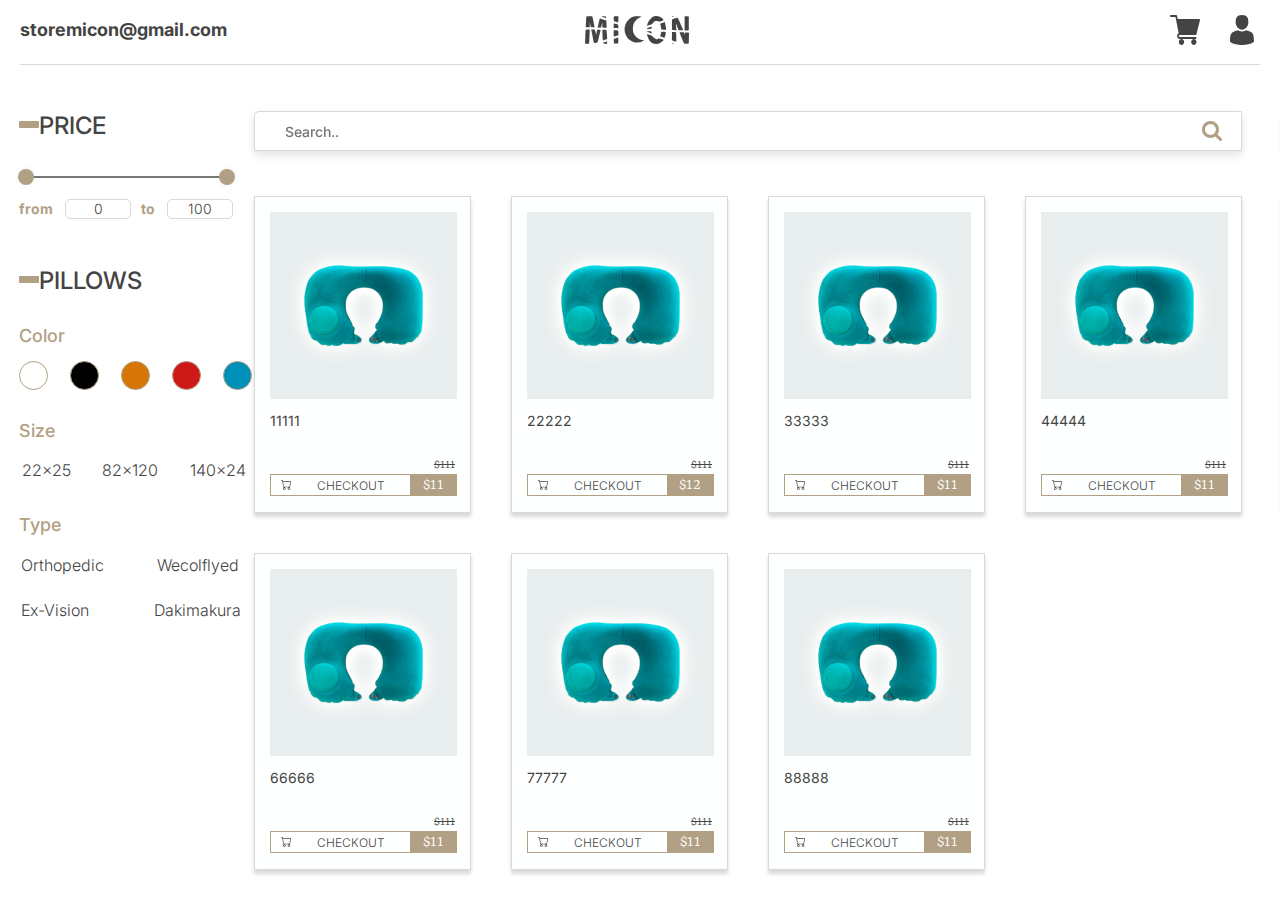
==== catalog.html @ 94ab587d "first commit" ====
<!DOCTYPE html>
<html lang="en">

<head>
    <meta charset="UTF-8">
    <meta name="viewport" content="width=device-width, initial-scale=1.0">
    <title>Catalog</title>
    <link rel="stylesheet" href="css/catalog.css">
    <script src="https://code.jquery.com/jquery-3.6.0.min.js"></script>
</head>

<body>
    <header class="header">
        <div class="header__container">
            <div class="header__body">
                <div class="header__email">
                    <a href="mailto:storemicon@gmail.com" class="email">storemicon@gmail.com</a>
                </div>
                <a class="header__logo" href="index.html">
                    <img src="./images/LOGO.svg" alt="">
                </a>
                <div class="header__navigation head-nav">
                    <li class="head-nav__cart"></li>
                    <li class="head-nav__profile"></li>
                </div>
            </div>
        </div>
    </header>

    <main class="main">
        <div class="main__container">
            <div class="main__body">
                <aside class="main__filters filters">
                    <div class="filters__pricefilter pricefilter">
                        <details open class="pricedetails">
                            <summary>PRICE</summary>
                            <div class="hidden-text">
                                <div class="price-filter-slider">
                                    <div class="progress" style="left: 0%; right: 0%;"></div>
                                </div>
                                <div class="range-input">
                                    <input type="range" id="minPrice" class="range-min" min="0" max="100" value="0"
                                        step="1">
                                    <input type="range" id="maxPrice" class="range-max" min="0" max="100" value="100"
                                        step="1">

                                </div>
                                <div class="price-input">
                                    <div class="field">
                                        <span>from</span>
                                        <input type="number" id="minValue" class="input-min" value="0" min="0"
                                            max="100">
                                    </div>
                                    <div class="field">
                                        <span class="to">to</span>
                                        <input type="number" id="maxValue" class="input-max" value="100" min="0"
                                            max="100">
                                    </div>
                                </div>
                            </div>
                        </details>
                    </div>
                    <div class="filters__pillowsfilter pillowsfilter">
                        <details open class="pillowsdetails">
                            <summary>PILLOWS</summary>
                            <div class="hidden-text">
                                <div class="pillowsfilter__color pillowsfiltercolor">
                                    <div class="pillowsfiltercolor__title filtertitle">Color</div>
                                    <div class="pillowsfiltercolor-btns" id="pillowsfiltercolor-buttons">
                                        <button class="btttn3 active" data-color="All"></button>
                                        <button class="btttn3 pillowsfiltercolor-btns__color-white"
                                            data-color="white"></button>
                                        <button class="btttn3 pillowsfiltercolor-btns__color-black"
                                            data-color="black"></button>
                                        <button class="btttn3 pillowsfiltercolor-btns__color-orange"
                                            data-color="orange"></button>
                                        <button class="btttn3 pillowsfiltercolor-btns__color-red"
                                            data-color="red"></button>
                                        <button class="btttn3 pillowsfiltercolor-btns__color-blue"
                                            data-color="blue"></button>
                                    </div>

                                </div>
                                <div class="pillowsfilter__size pillowsfiltersize">
                                    <div class="pillowsfilter-size__title filtertitle">Size</div>
                                    <div class="pillowsfiltersize-btns" id="pillowsfiltersize-buttons">
                                        <button class="btttn2 active" data-size="All"></button>
                                        <button class="btttn2 pillowsfiltersize-btns__size1"
                                            data-size="22x25">22x25</button>
                                        <button class="btttn2 pillowsfiltersize-btns__size2"
                                            data-size="82x120">82x120</button>
                                        <button class="btttn2 pillowsfiltersize-btns__size3"
                                            data-size="140x24">140x24</button>
                                    </div>
                                </div>
                                <div class="pillowsfilter__type pillowsfiltertype">
                                    <div class="pillowsfilter-type__title filtertitle">Type</div>
                                    <div class="pillowsfiltertype-btns" id="pillowsfiltertype-buttons">
                                        <button class="btttn" data-type="All"></button>
                                        <button class="btttn pillowsfiltertype-btns__type1"
                                            data-type="Orthopedic">Orthopedic</button>
                                        <button class="btttn pillowsfiltertype-btns__type2"
                                            data-type="Wecolflyed">Wecolflyed</button>
                                        <button class="btttn pillowsfiltertype-btns__type3"
                                            data-type="Ex-Vision">Ex-Vision</button>
                                        <button class="btttn pillowsfiltertype-btns__type4"
                                            data-type="Dakimakura">Dakimakura</button>
                                    </div>
                                </div>
                            </div>
                        </details>
                    </div>
                    <!-- <div class="filters__bedsheetsfilter bedsheetsfilter">
                        <details open class="bedsheetsdetails">
                            <summary>BED SHEETS</summary>
                            <div class="hidden-text">
                                <div class="bedsheetsfilter__color bedsheetsfiltercolor">
                                    <div class="bedsheetsfiltercolor__title filtertitle">Color</div>
                                    <div class="bedsheetsfiltercolor-btns" id="bedsheetsfiltercolor-buttons">
                                        <button class="btttn3 active"></button>
                                        <button class="btttn3 bedsheetsfiltercolor-btns__color-white"
                                            data-color="white"></button>
                                        <button class="btttn3 bedsheetsfiltercolor-btns__color-black"
                                            data-color="black"></button>
                                        <button class="btttn3 bedsheetsfiltercolor-btns__color-orange"
                                            data-color="orange"></button>
                                        <button class="btttn3 bedsheetsfiltercolor-btns__color-red"
                                            data-color="red"></button>
                                        <button class="btttn3 bedsheetsfiltercolor-btns__color-blue"
                                            data-color="blue"></button>
                                    </div>
                                </div>
                                <!-- <div class="bedsheetsfilter__size bedsheetsfiltersize">
                                    <div class="bedsheetsfilter-size__title filtertitle">Size</div>
                                    <div class="bedsheetsfiltersize-btns" id="bedsheetsfiltersize-buttons">
                                        <button class="btttn2 active" onclick="filterSelection('All')"></button>
                                        <button class="btttn2 bedsheetsfiltersize-btns__size1"
                                            onclick="filterSelection('22x25')">22x25</button>
                                        <button class="btttn2 bedsheetsfiltersize-btns__size2"
                                            onclick="filterSelection('82x120')">82x120</button>
                                        <button class="btttn2 bedsheetsfiltersize-btns__size3"
                                            onclick="filterSelection('140x24')">140x24</button>
                                    </div>
                                </div> 
                                <div class="bedsheetsfilter__type bedsheetsfiltertype">
                                    <div class="bedsheetsfilter-type__title filtertitle">Type</div>
                                    <div class="bedsheetsfiltertype-btns" id="bedsheetsfiltertype-buttons">
                                        <button class="btttn" onclick="filterSelection('all')"></button>
                                        <button class="btttn bedsheetsfiltertype-btns__type1"
                                            onclick="filterSelection('Orthopedic')">Orthopedic</button>
                                        <button class="btttn bedsheetsfiltertype-btns__type2"
                                            onclick="filterSelection('Wecolflyed')">Wecolflyed</button>
                                        <button class="btttn bedsheetsfiltertype-btns__type3"
                                            onclick="filterSelection('Ex-Vision')">Ex-Vision</button>
                                        <button class="btttn bedsheetsfiltertype-btns__type4"
                                            onclick="filterSelection('Dakimakura')">Dakimakura</button>
                                    </div>
                                </div>
                            </div>
                        </details>
                    </div> -->
                </aside>
                <div class="main__catalog catalog">
                    <div class="catalog__topfilters topfilters">
                        <div class="topfilters__search">
                            <input id="searchbar" onkeyup="search_catalog()" type="text" placeholder="Search..">
                            <button>
                                <img src="./images/search-icon.png" alt="search">
                            </button>
                        </div>
                        <div class="topfilters__dropdown dropdown">
                            <select class="dropdown__selector" id="dropdown__selector">
                                <option value="featured">Featured</option>
                                <option value="popular">Popularity</option>
                                <option value="price-lowest-to-high">Price: Low to High</option>
                                <option value="price-high-to-lowest">Price: High to Low</option>
                                <option value="newest">Newest</option>
                            </select>
                        </div>
                    </div>
                    <!-- Catalog Items -->
                    <ul class="catalog__items items" id="items"></ul>
                </div>
            </div>
        </div>
    </main>
    <script src="js/catalog/catalog_itemloader.js"></script>
    <script src="js/catalog/catalog_selector-filter.js"></script>
    <script src="js/catalog/catalog_search.js"></script>
    <script src="js/catalog/catalog_pricefilter.js"></script>
    <script src="js/catalog/catalog_filters.js"></script>
    <script src="js/catalog/catalog_dropdown.js"></script>

</body>

</html>
---- css/catalog.css ----
@charset "UTF-8";
@import "https://fonts.googleapis.com/css?family=Inter:100,200,300,regular,500,600,700,800,900&display=swap";
@import "https://fonts.googleapis.com/css?family=Rasa:300,regular,500&display=swap";
@import "https://fonts.googleapis.com/css?family=Unna:regular&display=swap";
* {
  font-family: "Inter", sans-serif;
  font-style: normal;
  margin: 0;
  box-sizing: border-box;
  box-sizing: inherit;
  box-sizing: border-box;
}
*::before {
  padding: 0;
  margin: 0;
  border: 0;
  box-sizing: border-box;
  outline: none;
  border: none;
  box-sizing: inherit;
  box-sizing: border-box;
}
*::after {
  padding: 0;
  margin: 0;
  border: 0;
  box-sizing: border-box;
  outline: none;
  border: none;
  box-sizing: inherit;
  box-sizing: border-box;
}

a {
  text-decoration: none;
}

ul {
  list-style: none;
  padding: 0;
}

ol {
  list-style: none;
  padding: 0;
}

li {
  list-style: none;
  padding: 0;
}

button {
  padding: 0;
  border: none;
  cursor: pointer;
  width: auto;
  overflow: visible;
  background: transparent;
  /* inherit font & color from ancestor */
  color: inherit;
  font: inherit;
  /* Normalize `line-height`. Cannot be changed from `normal` in Firefox 4+. */
  line-height: normal;
  /* Corrects font smoothing for webkit */
  -webkit-font-smoothing: inherit;
  -moz-osx-font-smoothing: inherit;
  /* Corrects inability to style clickable `input` types in iOS */
  -webkit-appearance: none;
  outline: none;
}

html {
  margin: 0;
  padding: 0;
  box-sizing: border-box;
  font-family: "Inter", sans-serif;
  font-style: normal;
}

body {
  margin: 0;
  padding: 0;
  box-sizing: border-box;
  font-family: "Inter", sans-serif;
  font-style: normal;
  color: #444;
}

.header__container {
  padding: 0 20px;
}
.header__container .header__body {
  max-width: 1646px;
  width: 100%;
  display: flex;
  justify-content: space-between;
  margin-left: auto;
  margin-right: auto;
  border-bottom: 1px solid #d9d9d9;
}
.header .header__email {
  padding: 19px 0;
}
.header .header__email .email {
  color: #444;
  font-size: 18px;
  font-weight: 700;
}
.header .header__logo {
  padding: 16px 0;
  margin-left: -10%;
  cursor: pointer;
}
.header .head-nav {
  max-width: 90px;
  width: 100%;
  display: flex;
  padding: 15px 0;
  gap: 30px;
}
.header .head-nav__cart {
  width: 30px;
  height: 30px;
  background-image: url("../images/cart.svg");
  cursor: pointer;
}
.header .head-nav__profile {
  width: 30px;
  height: 30px;
  background-image: url("../images/profile.svg");
  background-repeat: no-repeat;
  cursor: pointer;
}

.main__container {
  padding: 0 20px;
}
.main__container .main__body {
  margin: 46px auto 0 auto;
  max-width: 1646px;
  width: 100%;
  display: flex;
  justify-content: space-between;
  align-items: flex-start;
}
.main__container .filters {
  width: 215px;
  margin-left: 19px;
}
.main__container .filters details summary {
  list-style-type: none;
  cursor: pointer;
  width: 334px;
  height: 29px;
  font-style: normal;
  font-weight: 500;
  font-size: 24px;
  line-height: 29px;
  color: #444;
}
.main__container .filters details summary::before {
  position: absolute;
  content: "⠀";
  font-size: 10px;
  line-height: 17px;
  margin-left: -20px;
  margin-right: 10px;
  margin-top: 7px;
  background-color: #b1a084;
  border-radius: 1px;
}
.main__container .filters details[open] > summary::before {
  position: absolute;
  content: "⠀";
  margin-right: 0px;
  margin-top: 10px;
  font-size: 27px;
  line-height: 7px;
  background-color: #b1a084;
  border-radius: 1px;
}
.main__container .filters details[open] div {
  animation: slide 0.5s;
}
.main__container .filters details.pricesdetails[open] {
  height: 160px;
}
.main__container .filters details.pillowsdetails[open] {
  height: 414px;
}
@keyframes slide {
  0% {
    opacity: 0;
    transform: translate(0, -20px);
  }
  100% {
    opacity: 1;
    transform: translate(0, 0);
  }
}
.main__container .filters .pricefilter .price-filter-slider {
  margin-top: 36px;
  height: 5px;
  left: -20px;
  position: relative;
  border-radius: 5px;
}
.main__container .filters .pricefilter .price-filter-slider .progress {
  height: 2px;
  right: 25%;
  position: absolute;
  border-radius: 5px;
  background: #777777;
}
.main__container .filters .pricefilter .range-input {
  position: relative;
}
.main__container .filters .pricefilter .range-input input {
  position: absolute;
  width: 101%;
  height: 4px;
  top: -6px;
  left: -21px;
  background: none;
  pointer-events: none;
  -webkit-appearance: none;
  -moz-appearance: none;
}
.main__container .filters .pricefilter input[type=range]::-webkit-slider-thumb {
  height: 16px;
  width: 16px;
  border-radius: 50%;
  background: #b1a084;
  pointer-events: auto;
  -webkit-appearance: none;
  box-shadow: 0 0 6px rgba(0, 0, 0, 0.05);
  cursor: pointer;
}
.main__container .filters .pricefilter input[type=range]::-moz-range-thumb {
  height: 16px;
  width: 16px;
  border: none;
  border-radius: 50%;
  background: #b1a084;
  pointer-events: auto;
  -moz-appearance: none;
  box-shadow: 0 0 6px rgba(0, 0, 0, 0.05);
  cursor: pointer;
}
.main__container .filters .pricefilter .filter-price {
  margin-top: 106px;
  margin-bottom: 66px;
}
.main__container .filters .pricefilter input[type=number]::-webkit-inner-spin-button,
.main__container .filters .pricefilter input[type=number]::-webkit-outer-spin-button {
  -webkit-appearance: none;
  appearance: none;
  margin: 0;
}
.main__container .filters .pricefilter .price-input {
  width: 100%;
  display: flex;
  margin: 5px 0 35px -20px;
}
.main__container .filters .pricefilter .price-input .field {
  display: flex;
  width: 100%;
  height: 45px;
  font-style: normal;
  font-weight: 700;
  font-size: 14px;
  line-height: 17px;
  align-items: center;
  color: #b1a084;
}
.main__container .filters .pricefilter .price-input .field .to {
  margin-left: 10px;
}
.main__container .filters .pricefilter .price-input .field input {
  width: 66px;
  height: 20px;
  outline: none;
  margin-left: 12px;
  font-style: normal;
  color: #444;
  text-align: center;
  font-family: Inter;
  font-size: 14px;
  font-style: normal;
  font-weight: 300;
  line-height: normal;
  border: 1px solid #d9d9d9;
  border-radius: 5px;
  -moz-appearance: textfield;
}
.main__container .filters .pricefilter .price-input .separator {
  width: 130px;
  display: flex;
  font-size: 19px;
  align-items: center;
  justify-content: center;
}
.main__container .filters .pillowsfilter .pillowsdetails .hidden-text {
  margin-left: -20px;
}
.main__container .filters .pillowsfilter .pillowsdetails .hidden-text .btttn:first-child,
.main__container .filters .pillowsfilter .pillowsdetails .hidden-text .btttn2:first-child,
.main__container .filters .pillowsfilter .pillowsdetails .hidden-text .btttn3:first-child {
  display: none;
}
.main__container .filters .pillowsfilter .pillowsdetails .hidden-text .filtertitle {
  margin: 30px 0 15px 0;
  color: #b1a084;
  font-size: 18px;
  font-weight: 500;
  line-height: normal;
}
.main__container .filters .pillowsfilter .pillowsdetails .hidden-text .pillowsfiltercolor .ellipse {
  position: absolute;
  width: 14px;
  height: 14px;
  background-color: #b1a084;
  border-radius: 50%;
  opacity: 0;
  transition: opacity 0.3s ease-in-out;
  display: flex;
  justify-content: center;
  align-items: center;
  font-size: 9px;
}
.main__container .filters .pillowsfilter .pillowsdetails .hidden-text .pillowsfiltercolor .ellipse::before {
  content: "✓";
  color: #feffff;
}
.main__container .filters .pillowsfilter .pillowsdetails .hidden-text .pillowsfiltercolor .pillowsfiltercolor-btns {
  display: flex;
  gap: 22px;
}
.main__container .filters .pillowsfilter .pillowsdetails .hidden-text .pillowsfiltercolor .pillowsfiltercolor-btns__color-white {
  width: 29px;
  height: 29px;
  border-radius: 50%;
  border: 1px solid #b1a084;
  background-color: white;
}
.main__container .filters .pillowsfilter .pillowsdetails .hidden-text .pillowsfiltercolor .pillowsfiltercolor-btns__color-black {
  width: 29px;
  height: 29px;
  border-radius: 50%;
  border: 1px solid #b1a084;
  background-color: #000000;
}
.main__container .filters .pillowsfilter .pillowsdetails .hidden-text .pillowsfiltercolor .pillowsfiltercolor-btns__color-orange {
  width: 29px;
  height: 29px;
  border-radius: 50%;
  border: 1px solid #b1a084;
  background-color: #d67606;
}
.main__container .filters .pillowsfilter .pillowsdetails .hidden-text .pillowsfiltercolor .pillowsfiltercolor-btns__color-red {
  width: 29px;
  height: 29px;
  border-radius: 50%;
  border: 1px solid #b1a084;
  background-color: #ce1919;
}
.main__container .filters .pillowsfilter .pillowsdetails .hidden-text .pillowsfiltercolor .pillowsfiltercolor-btns__color-blue {
  width: 29px;
  height: 29px;
  border-radius: 50%;
  border: 1px solid #b1a084;
  background-color: #008fb7;
}
.main__container .filters .pillowsfilter .pillowsdetails .hidden-text .pillowsfiltersize .pillowsfiltersize-btns {
  display: flex;
  justify-content: space-between;
  margin-left: -5px;
}
.main__container .filters .pillowsfilter .pillowsdetails .hidden-text .pillowsfiltersize .pillowsfiltersize-btns button {
  height: 28px;
  color: #444;
  font-family: Inter;
  font-size: 16px;
  font-style: normal;
  font-weight: 300;
  line-height: normal;
  background-color: transparent;
}
.main__container .filters .pillowsfilter .pillowsdetails .hidden-text .pillowsfiltersize .pillowsfiltersize-btns button:hover {
  color: #444;
  font-weight: 700;
  border-radius: 5px;
  border: 1px solid #444;
}
.main__container .filters .pillowsfilter .pillowsdetails .hidden-text .pillowsfiltersize .pillowsfiltersize-btns button.active {
  color: #b1a084;
  font-weight: 700;
  border-radius: 5px;
  border: 1px solid #b1a084;
}
.main__container .filters .pillowsfilter .pillowsdetails .hidden-text .pillowsfiltersize .pillowsfiltersize-btns__size1 {
  width: 64px;
}
.main__container .filters .pillowsfilter .pillowsdetails .hidden-text .pillowsfiltersize .pillowsfiltersize-btns__size2 {
  width: 73px;
}
.main__container .filters .pillowsfilter .pillowsdetails .hidden-text .pillowsfiltersize .pillowsfiltersize-btns__size3 {
  width: 73px;
}
.main__container .filters .pillowsfilter .pillowsdetails .hidden-text .pillowsfiltertype .pillowsfiltertype-btns {
  display: block;
  grid-row: 2;
  grid-column: 2;
  margin-left: -7px;
}
.main__container .filters .pillowsfilter .pillowsdetails .hidden-text .pillowsfiltertype .pillowsfiltertype-btns button {
  height: 29px;
  color: #444;
  font-family: Inter;
  font-size: 16px;
  font-style: normal;
  font-weight: 300;
  line-height: normal;
  background-color: transparent;
}
.main__container .filters .pillowsfilter .pillowsdetails .hidden-text .pillowsfiltertype .pillowsfiltertype-btns button:hover {
  color: #444;
  font-weight: 700;
  border-radius: 5px;
  border: 1px solid #444;
}
.main__container .filters .pillowsfilter .pillowsdetails .hidden-text .pillowsfiltertype .pillowsfiltertype-btns button.active {
  color: #b1a084;
  font-weight: 700;
  border-radius: 5px;
  border: 1px solid #b1a084;
}
.main__container .filters .pillowsfilter .pillowsdetails .hidden-text .pillowsfiltertype .pillowsfiltertype-btns__type1 {
  width: 100px;
  margin-right: 33px;
}
.main__container .filters .pillowsfilter .pillowsdetails .hidden-text .pillowsfiltertype .pillowsfiltertype-btns__type2 {
  width: 97px;
}
.main__container .filters .pillowsfilter .pillowsdetails .hidden-text .pillowsfiltertype .pillowsfiltertype-btns__type3 {
  width: 86px;
  margin: 16px 42px 0 0;
}
.main__container .filters .pillowsfilter .pillowsdetails .hidden-text .pillowsfiltertype .pillowsfiltertype-btns__type4 {
  width: 106px;
}
.main__container .filters .bedsheetsfilter .bedsheetsdetails .hidden-text {
  margin-left: -20px;
}
.main__container .filters .bedsheetsfilter .bedsheetsdetails .hidden-text .btttn:first-child,
.main__container .filters .bedsheetsfilter .bedsheetsdetails .hidden-text .btttn2:first-child,
.main__container .filters .bedsheetsfilter .bedsheetsdetails .hidden-text .btttn3:first-child {
  display: none;
}
.main__container .filters .bedsheetsfilter .bedsheetsdetails .hidden-text .filtertitle {
  margin: 30px 0 15px 0;
  color: #b1a084;
  font-size: 18px;
  font-weight: 500;
  line-height: normal;
}
.main__container .filters .bedsheetsfilter .bedsheetsdetails .hidden-text .bedsheetsfiltercolor .bedsheetsfiltercolor-btns {
  display: flex;
  gap: 22px;
}
.main__container .filters .bedsheetsfilter .bedsheetsdetails .hidden-text .bedsheetsfiltercolor .bedsheetsfiltercolor-btns__color-white {
  width: 29px;
  height: 29px;
  border-radius: 50%;
  border: 1px solid #b1a084;
  background-color: white;
}
.main__container .filters .bedsheetsfilter .bedsheetsdetails .hidden-text .bedsheetsfiltercolor .bedsheetsfiltercolor-btns__color-black {
  width: 29px;
  height: 29px;
  border-radius: 50%;
  border: 1px solid #b1a084;
  background-color: #000000;
}
.main__container .filters .bedsheetsfilter .bedsheetsdetails .hidden-text .bedsheetsfiltercolor .bedsheetsfiltercolor-btns__color-orange {
  width: 29px;
  height: 29px;
  border-radius: 50%;
  border: 1px solid #b1a084;
  background-color: #d67606;
}
.main__container .filters .bedsheetsfilter .bedsheetsdetails .hidden-text .bedsheetsfiltercolor .bedsheetsfiltercolor-btns__color-red {
  width: 29px;
  height: 29px;
  border-radius: 50%;
  border: 1px solid #b1a084;
  background-color: #ce1919;
}
.main__container .filters .bedsheetsfilter .bedsheetsdetails .hidden-text .bedsheetsfiltercolor .bedsheetsfiltercolor-btns__color-blue {
  width: 29px;
  height: 29px;
  border-radius: 50%;
  border: 1px solid #b1a084;
  background-color: #008fb7;
}
.main__container .filters .bedsheetsfilter .bedsheetsdetails .hidden-text .bedsheetsfiltersize .bedsheetsfiltersize-btns {
  display: flex;
  justify-content: space-between;
  margin-left: -5px;
}
.main__container .filters .bedsheetsfilter .bedsheetsdetails .hidden-text .bedsheetsfiltersize .bedsheetsfiltersize-btns button {
  height: 28px;
  color: #444;
  font-family: Inter;
  font-size: 16px;
  font-style: normal;
  font-weight: 300;
  line-height: normal;
  background-color: transparent;
}
.main__container .filters .bedsheetsfilter .bedsheetsdetails .hidden-text .bedsheetsfiltersize .bedsheetsfiltersize-btns button:hover {
  color: #444;
  font-weight: 700;
  border-radius: 5px;
  border: 1px solid #444;
}
.main__container .filters .bedsheetsfilter .bedsheetsdetails .hidden-text .bedsheetsfiltersize .bedsheetsfiltersize-btns button.active {
  color: #b1a084;
  font-weight: 700;
  border-radius: 5px;
  border: 1px solid #b1a084;
}
.main__container .filters .bedsheetsfilter .bedsheetsdetails .hidden-text .bedsheetsfiltersize .bedsheetsfiltersize-btns__size1 {
  width: 64px;
}
.main__container .filters .bedsheetsfilter .bedsheetsdetails .hidden-text .bedsheetsfiltersize .bedsheetsfiltersize-btns__size2 {
  width: 73px;
}
.main__container .filters .bedsheetsfilter .bedsheetsdetails .hidden-text .bedsheetsfiltersize .bedsheetsfiltersize-btns__size3 {
  width: 73px;
}
.main__container .filters .bedsheetsfilter .bedsheetsdetails .hidden-text .bedsheetsfiltertype .bedsheetsfiltertype-btns {
  display: block;
  grid-row: 2;
  grid-column: 2;
  margin-left: -7px;
}
.main__container .filters .bedsheetsfilter .bedsheetsdetails .hidden-text .bedsheetsfiltertype .bedsheetsfiltertype-btns button {
  height: 29px;
  color: #444;
  font-family: Inter;
  font-size: 16px;
  font-style: normal;
  font-weight: 300;
  line-height: normal;
  background-color: transparent;
}
.main__container .filters .bedsheetsfilter .bedsheetsdetails .hidden-text .bedsheetsfiltertype .bedsheetsfiltertype-btns button:hover {
  color: #444;
  font-weight: 700;
  border-radius: 5px;
  border: 1px solid #444;
}
.main__container .filters .bedsheetsfilter .bedsheetsdetails .hidden-text .bedsheetsfiltertype .bedsheetsfiltertype-btns button.active {
  color: #b1a084;
  font-weight: 700;
  border-radius: 5px;
  border: 1px solid #b1a084;
}
.main__container .filters .bedsheetsfilter .bedsheetsdetails .hidden-text .bedsheetsfiltertype .bedsheetsfiltertype-btns__type1 {
  width: 100px;
  margin-right: 33px;
}
.main__container .filters .bedsheetsfilter .bedsheetsdetails .hidden-text .bedsheetsfiltertype .bedsheetsfiltertype-btns__type2 {
  width: 97px;
}
.main__container .filters .bedsheetsfilter .bedsheetsdetails .hidden-text .bedsheetsfiltertype .bedsheetsfiltertype-btns__type3 {
  width: 86px;
  margin: 16px 42px 0 0;
}
.main__container .filters .bedsheetsfilter .bedsheetsdetails .hidden-text .bedsheetsfiltertype .bedsheetsfiltertype-btns__type4 {
  width: 106px;
}
.main__container .catalog .topfilters {
  width: 1245px;
  display: flex;
}
.main__container .catalog .topfilters__search {
  max-width: 988px;
  width: 100%;
}
.main__container .catalog .topfilters__search input {
  max-width: 988px;
  width: 100%;
  height: 40px;
  padding-left: 30px;
  color: #777;
  font-size: 14px;
  font-weight: 500;
  line-height: normal;
  border: 1px solid #d9d9d9;
  border-top-left-radius: 5px;
  filter: drop-shadow(0px 4px 4px rgba(68, 68, 68, 0.15));
  outline: none;
}
.main__container .catalog .topfilters__search button {
  position: absolute;
  margin-left: -40px;
  margin-top: 10px;
  border: none;
}
.main__container .catalog .topfilters .topfilters__dropdown {
  margin-left: 40px;
  box-shadow: 0px 4px 4px 0px #d9d9d9;
}
.main__container .catalog .topfilters .topfilters__dropdown.dropdown .dropdown__selector {
  position: relative;
  width: 217px;
  height: 40px;
  padding: 0 20px 0 30px;
  color: #444;
  font-size: 16px;
  border: 1px solid #d9d9d9;
  border-top-right-radius: 5px;
  outline: none;
  background-origin: content-box;
  cursor: pointer;
}
.main__container .catalog .items {
  max-width: 1245px;
  width: 100%;
  display: flex;
  gap: 40px;
  margin-top: 45px;
  flex-wrap: wrap;
}
.main__container .catalog .items__good .filterDiv .card {
  width: 217px;
  height: 317px;
  padding: 15px;
  border: 1px solid #d9d9d9;
  background: #feffff;
  box-shadow: 0px 4px 4px 0px #d9d9d9;
  cursor: pointer;
}
.main__container .catalog .items__good .filterDiv .card__name {
  height: 30px;
  margin-top: 9px;
  color: #444;
  font-family: Inter;
  font-size: 14px;
  font-style: normal;
  font-weight: 400;
  line-height: normal;
}
.main__container .catalog .items__good .filterDiv .card__oldprice {
  color: #444;
  margin-top: 15px;
  font-family: Rasa;
  font-size: 14px;
  font-weight: 300;
  line-height: normal;
  text-align: right;
  text-decoration: line-through;
}
.main__container .catalog .items__good .filterDiv .card .checkout-btn {
  position: relative;
  display: flex;
  width: 187px;
  height: 22px;
  color: #444;
  border: 1px solid #b1a084;
  transition: all ease-in-out 0.2s;
}
.main__container .catalog .items__good .filterDiv .card .checkout-btn:hover {
  background-color: #444;
  color: white;
  border-top: 1px solid #444;
  border-bottom: 1px solid #444;
  border-left: 1px solid #444;
}
.main__container .catalog .items__good .filterDiv .card .checkout-btn:hover > .checkout-btn__price-rect {
  background-color: #777777;
}
.main__container .catalog .items__good .filterDiv .card .checkout-btn:hover > .checkout-btn__cartimg {
  background-image: url("/images/cart white.svg");
}
.main__container .catalog .items__good .filterDiv .card .checkout-btn__cartimg {
  position: relative;
  align-self: center;
  margin: 0 26px 0 10px;
}
.main__container .catalog .items__good .filterDiv .card .checkout-btn__label {
  align-self: center;
  font-family: Inter;
  font-size: 12px;
  font-weight: 300;
  line-height: normal;
}
.main__container .catalog .items__good .filterDiv .card .checkout-btn__price-rect {
  position: absolute;
  top: -5%;
  right: 0;
  width: 46px;
  height: 110%;
  color: #feffff;
  text-align: center;
  font-family: Rasa;
  font-size: 18px;
  font-weight: 300;
  line-height: normal;
  background-color: #b1a084;
  transition: all ease-in-out 0.2s;
}
.main__container .catalog .sorted-items {
  max-width: 1245px;
  width: 100%;
  display: flex;
  gap: 0;
  margin-top: 45px;
  flex-wrap: wrap;
}
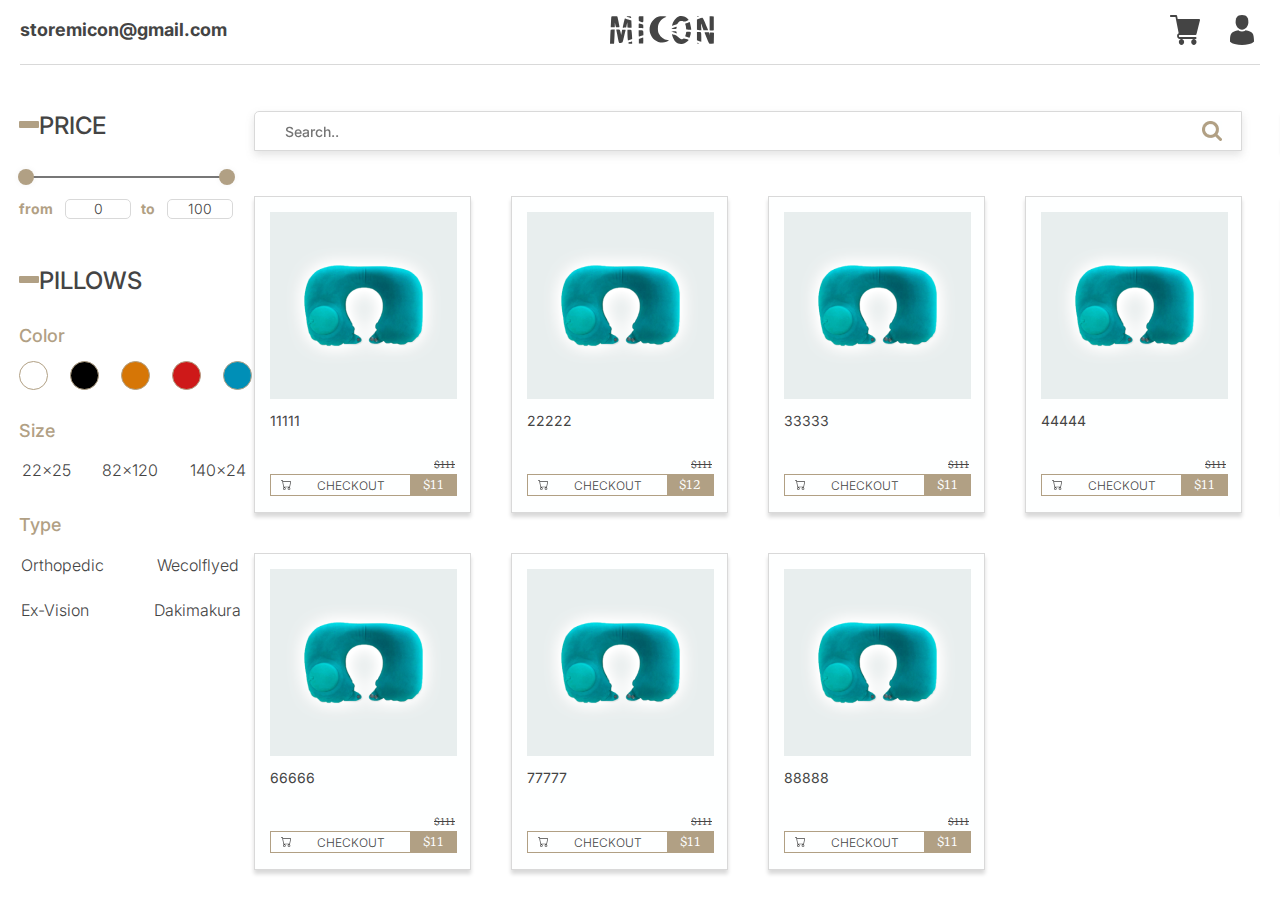
==== commit f3bdf32d: "connected html files" ====
--- a/catalog.html
+++ b/catalog.html
@@ -21,7 +21,8 @@
                 </a>
                 <div class="header__navigation head-nav">
                     <li class="head-nav__cart"></li>
-                    <li class="head-nav__profile"></li>
+                    <a href="createacc.html" class="head-nav__profile">
+                    </a>
                 </div>
             </div>
         </div>
--- a/css/catalog.css
+++ b/css/catalog.css
@@ -70,6 +70,10 @@
   outline: none;
 }
 
+input {
+  outline: none;
+}
+
 html {
   margin: 0;
   padding: 0;
@@ -108,7 +112,7 @@
   font-weight: 700;
 }
 .header .header__logo {
-  padding: 16px 0;
+  padding: 16px 0 16px 50px;
   margin-left: -10%;
   cursor: pointer;
 }
